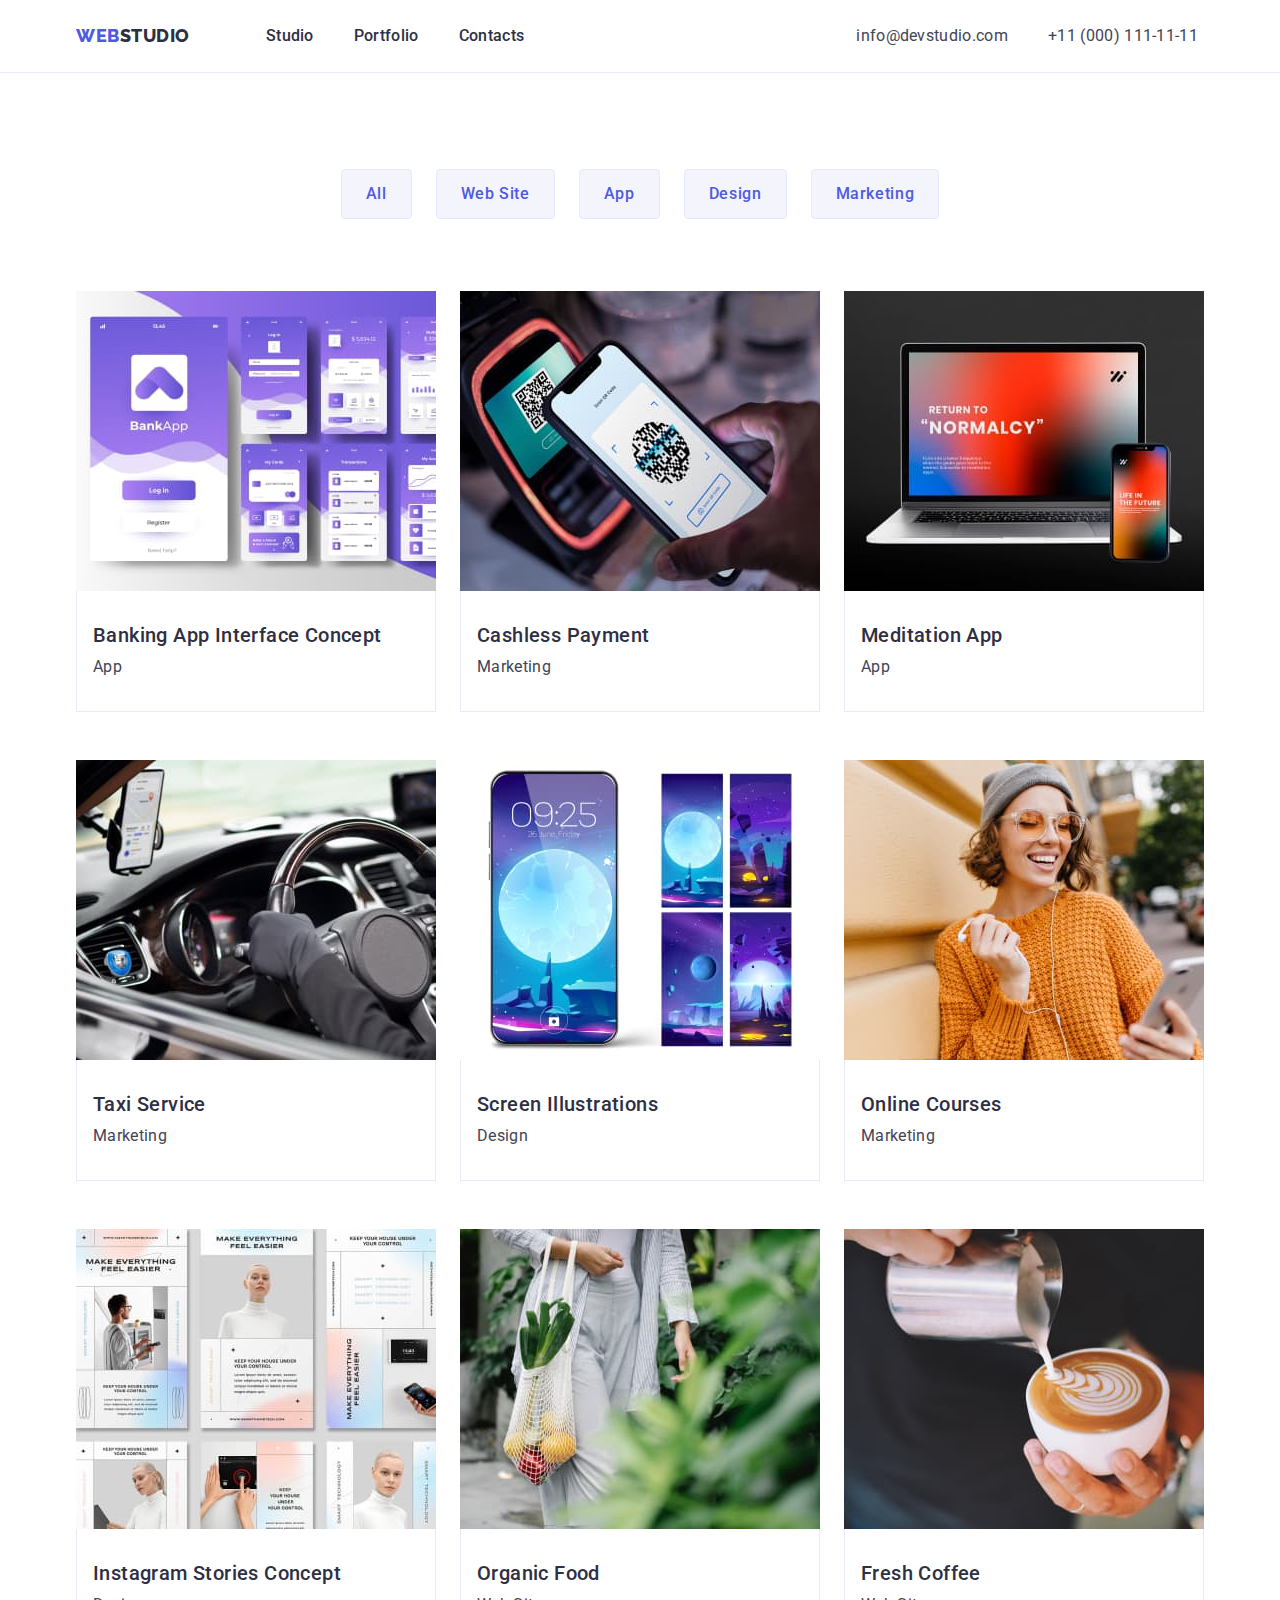
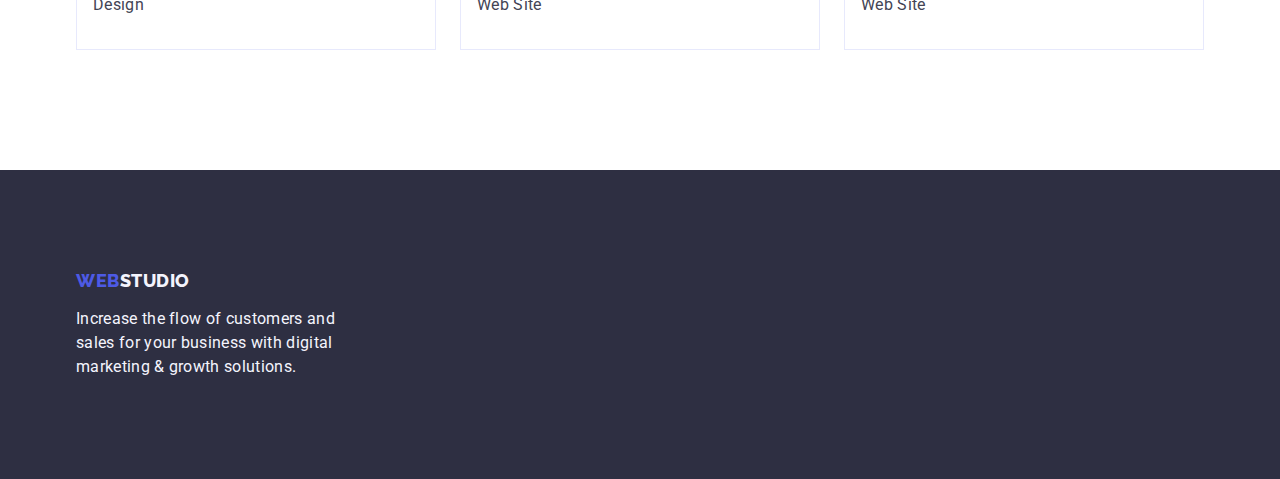
==== portfolio.html @ 9e394ce0 "Initial commit" ====
<!DOCTYPE html>
<html lang="en">
  <head>
    <meta charset="UTF-8" />
    <meta http-equiv="X-UA-Compatible" content="IE=edge" />
    <meta name="viewport" content="width=device-width, initial-scale=1.0" />
    <title>Portfolio</title>
    <!--Fonts-->
    <link rel="preconnect" href="https://fonts.googleapis.com" />
    <link rel="preconnect" href="https://fonts.gstatic.com" crossorigin />
    <link
      href="https://fonts.googleapis.com/css2?family=Raleway:wght@800&family=Roboto:wght@400;500;700;900&display=swap"
      rel="stylesheet"
    />
    <link
      rel="stylesheet"
      href="https://cdnjs.cloudflare.com/ajax/libs/modern-normalize/1.1.0/modern-normalize.min.css"
    />

    <link rel="stylesheet" href="./css/styles.css" />
  </head>
  <body>
    <!--Top Line-->
    <header class="header-nav">
      <!--Menu Nav-->
      <div class="menu-nav-div container">
        <nav class="menu-nav">
          <!--logo-->
          <a
            href="./index.html"
            class="logo-studio-dark logo-web link logo-web-pad"
          >
            Web<span class="logo-studio-dark">Studio</span></a
          >
          <ul class="list nav-size">
            <li class="nav-size-li">
              <a href="./index.html" class="link-nav link nav-size-li-a"
                >Studio</a
              >
            </li>
            <li class="nav-size-li">
              <a href="./portfolio.html" class="link-nav link nav-size-li-a"
                >Portfolio</a
              >
            </li>
            <li class="nav-size-li">
              <a href="" class="link-nav link nav-size-li-a">Contacts</a>
            </li>
          </ul>
        </nav>
        <address class="adress-st">
          <ul class="list adress-size">
            <li class="nav-size-li">
              <a href="mailto:info@devstudio.com" class="link-address-nav link"
                >info@devstudio.com</a
              >
            </li>
            <li class="nav-size-li">
              <a href="tel:+110001111111" class="link-address-nav link"
                >+11 (000) 111-11-11</a
              >
            </li>
          </ul>
        </address>
      </div>
    </header>
    <main>
      <!--Section Button-->
      <section class="section-button">
        <div class="container">
          <h1 class="note">Section img APP Marketing Design</h1>
          <ul class="list section-button-size">
            <li>
              <button type="button" class="filter-btn-all">All</button>
            </li>
            <li class="link">
              <button type="button" class="filter-btn-all">Web Site</button>
            </li>
            <li>
              <button type="button" class="filter-btn-all">App</button>
            </li>
            <li>
              <button type="button" class="filter-btn-all">Design</button>
            </li>
            <li>
              <button type="button" class="filter-btn-all">Marketing</button>
            </li>
          </ul>
          <!--Section img APP Marketing Design-->

          <ul class="list img-marketing-size">
            <li class="img-marketing-item">
              <a href="" class="link">
                <img
                  src="./images/imgba.jpg"
                  alt="Banking App Interface Concept"
                  width="360"
                  height="300"
                />
                <div class="marketing-sign">
                  <h2 class="note-medium note-medium-sign">
                    Banking App Interface Concept
                  </h2>
                  <p class="paragraff-portfolio">App</p>
                </div>
              </a>
            </li>
            <li class="img-marketing-item">
              <a href="" class="link">
                <img
                  src="./images/imgbb.jpg"
                  alt="Cashless Payment"
                  width="360"
                  height="300"
                />

                <div class="marketing-sign">
                  <h2 class="note-medium note-medium-sign">Cashless Payment</h2>
                  <p class="paragraff-portfolio">Marketing</p>
                </div>
              </a>
            </li>
            <li class="img-marketing-item">
              <a href="" class="link">
                <img
                  src="./images/imgbc.jpg"
                  alt="Meditation App"
                  width="360"
                  height="300"
                />
                <div class="marketing-sign">
                  <h2 class="note-medium note-medium-sign">Meditation App</h2>
                  <p class="paragraff-portfolio">App</p>
                </div>
              </a>
            </li>
            <li class="img-marketing-item">
              <a href="" class="link">
                <img
                  src="./images/taxi.jpg"
                  alt="Taxi Service"
                  width="360"
                  height="300"
                />
                <div class="marketing-sign">
                  <h2 class="note-medium note-medium-sign">Taxi Service</h2>
                  <p class="paragraff-portfolio">Marketing</p>
                </div>
              </a>
            </li>
            <li class="img-marketing-item">
              <a href="" class="link">
                <img
                  src="./images/scret.jpg"
                  alt="Screen Illustrations"
                  width="360"
                  height="300"
                />
                <div class="marketing-sign">
                  <h2 class="note-medium note-medium-sign">
                    Screen Illustrations
                  </h2>
                  <p class="paragraff-portfolio">Design</p>
                </div>
              </a>
            </li>
            <li class="img-marketing-item">
              <a href="" class="link">
                <img
                  src="./images/course.jpg"
                  alt="Online Courses"
                  width="360"
                  height="300"
                />
                <div class="marketing-sign">
                  <h2 class="note-medium note-medium-sign">Online Courses</h2>
                  <p class="paragraff-portfolio">Marketing</p>
                </div>
              </a>
            </li>
            <li class="img-marketing-item">
              <a href="" class="link">
                <img
                  src="./images/imgdda.jpg"
                  alt="Instagram Stories Concept"
                  width="360"
                  height="300"
                />
                <div class="marketing-sign">
                  <h2 class="note-medium note-medium-sign">
                    Instagram Stories Concept
                  </h2>
                  <p class="paragraff-portfolio">Design</p>
                </div>
              </a>
            </li>
            <li class="img-marketing-item">
              <a href="" class="link">
                <img
                  src="./images/imgddb.jpg"
                  alt="Organic Food"
                  width="360"
                  height="300"
                />
                <div class="marketing-sign">
                  <h2 class="note-medium note-medium-sign">Organic Food</h2>
                  <p class="paragraff-portfolio">Web Site</p>
                </div>
              </a>
            </li>
            <li class="img-marketing-item">
              <a href="" class="link">
                <img
                  src="./images/imgddc.jpg"
                  alt="Fresh Coffee"
                  width="360"
                  height="300"
                />
                <div class="marketing-sign">
                  <h2 class="note-medium note-medium-sign">Fresh Coffee</h2>
                  <p class="paragraff-portfolio">Web Site</p>
                </div>
              </a>
            </li>
          </ul>
        </div>
      </section>
    </main>
    <footer class="dark-bg">
      <div class="container">
        <!--Logo-->
        <a
          href="./index.html"
          class="logo-studio-dark link logo-web logo-div-footer"
          >Web<span class="logo-studio-white">Studio</span></a
        >
        <p class="note-small note-small-size">
          Increase the flow of customers and sales for your business with
          digital marketing & growth solutions.
        </p>
      </div>
    </footer>
  </body>
</html>
---- css/styles.css ----
/*Color*/
:root {

    --color-iris: #4d5ae5;
    --color-ocean: #404bbf;
    --color-navy-blue: #2e2f42;
    --color-green: #31d0aa;
    --color-slate: #434455;
    --color-light-slate: #8e8f99;
    --color-cornflower: #e7e9fc;
    --color-cloud: #f4f4fd;
    --color-navy-blue-modal: #2e2f42;
    --color-grey: #2e2f42;
    --color-white: #ffffff;
    --color-dairy: #fcfcfc;
    /*font*/
    --font-famaly-body: 'Roboto',
        sans-serif;
    /*size*/
    --size-padding-blok: 120px 0 120px 0;
    --indent: 24px;
    --feature-items: 4;
    --aredoing-items: 3;
    --ourtem-items: 4;
    --portfolio-items: 3;
}

body {
    font-family: var(--font-famaly-body);
    font-weight: Regular;
    font-size: 16px;
    line-height: 1.5;
    letter-spacing: 0.02em;
    color: var(--color-slate);
    background-color: var(--color-white)
}


.container {
    align-items: center;
    width: 1158px;
    margin: 0 auto;
    padding: 0 15px 0 15px;
}

img {
    display: block;
}



/*reset*/
.link {
    text-decoration: none;
    padding: 0px;
    margin: 0px;
}

.list {
    list-style: none;
    padding: 0px;
    margin: 0px;
}

.note {
    position: absolute;
    width: 1px;
    height: 1px;
    margin: -1px;
    border: 0;
    padding: 0;
    white-space: nowrap;
    clip-path: inset(100%);
    clip: rect(0 0 0 0);
    overflow: hidden;
}


h1,
h2,
h3,
p {
    margin: 0;
}


/*logo*/

/*word studio header*/
.logo-studio-dark {
    font-family: 'Raleway', sans-serif;
    font-weight: 800;
    font-size: 18px;
    line-height: 1.17;
    letter-spacing: 0.03em;
    text-transform: uppercase;
    color: var(--color-navy-blue);

}


.logo-studio-white {
    color: var(--color-cloud);
}

.logo-web-pad {
    margin-right: 76px;
}

.logo-studio-dark:hover,
.logo-studio-dark:focus {
    color: var(--color-ocean);
    border-radius: 2px;
}


.logo-studio-white:hover,
.logo-studio-white:focus {
    color: var(--color-ocean);
    border-radius: 2px;
}


/*word web*/

.logo-web {
    color: var(--color-iris);
}



/*Header*/
.header-nav {
    border-bottom: 1px solid var(--color-cornflower);
}

/*navigation*/
.menu-nav-div {
    display: flex;
    align-items: center;
    gap: 332px;
}

.menu-nav {
    display: flex;
    align-items: center;
}

.nav-size {
    display: flex;
    gap: 40px;
}

.nav-size-li-a {
    padding: 24px 0;
}

.link-nav {
    display: block;
    font-weight: 500;
    letter-spacing: 0.02em;

    color: var(--color-navy-blue);
}

.link-nav:hover,
.link-nav:focus {
    color: var(--color-ocean);
    border-radius: 2px;
    cursor: pointer;
}


/*addres*/
.adress-st {
    font-style: normal;

}

.adress-size {
    display: flex;
    gap: 40px;
}



.link-address-nav,
.link-address {

    color: var(--color-slate);
}

.link-address-nav:hover,
.link-address-nav:focus {
    color: var(--color-ocean);
}


/*main*/
/*Hero image*/

.my-inscription {
    font-size: 56px;
    line-height: 1.07;
    letter-spacing: 0.02em;
    text-align: center;
    color: var(--color-white);
    max-width: 496px;
    margin: 0 auto 48px;

}

.hero-dark-bg {
    background: var(--color-navy-blue);
    padding: 188px 0 188px 0;

}


.hero-button {
    font-family: var(--font-famaly-body);
    background: var(--color-iris);
    border-radius: 4px;
    line-height: 1.5;
    font-weight: 500;
    font-size: 16px;
    letter-spacing: 0.04em;
    color: var(--color-white);
    display: block;
    min-width: 169px;
    height: 56px;
    border: none;
    margin: 0 auto;
    cursor: pointer
}


.hero-button:hover,
.hero-button:focus {
    background: var(--color-ocean);
}



/*Feature*/
.feature {
    padding: var(--size-padding-blok);
}

.feature-size,
.are-we-doing-size,
.our-team-size {
    display: flex;
    flex: wrap;
    gap: var(--indent);
}

.feature-size-item {
    width: calc((100% - var(--indent)*(var(--feature-items) - 1))/var(--feature-items));
}

.are-we-doing-item {
    width: calc((100% - var(--indent)*(var(--aredoing-items) - 1))/var(--aredoing-items));
}

.our-team-item {
    border-radius: 0px 0px 4px 4px;
    width: calc((100% - var(--indent)*(var(--ourtem-items) - 1))/var(--ourtem-items));
}



.note-medium {
    font-weight: 500;
    font-size: 20px;
    line-height: 1.2;
    letter-spacing: 0.02em;
    color: var(--color-navy-blue);
}

.note-medium-feature,
.note-medium-team {
    margin-bottom: 8px;
}

.note-medium-team {
    text-align: center
}

.note-big {
    font-size: 36px;
    line-height: 1.11;
    letter-spacing: 0.02em;
    text-align: center;
    text-transform: capitalize;
    color: var(--color-navy-blue);
}

.paragraff {
    text-align: center;
}

.are-we-doing {
    padding-bottom: 120px;
}

.note-big-are-we-doing {

    margin-bottom: 72px;
    padding-left: auto;
    padding-right: auto;
}


.our-team {
    background-color: var(--color-cloud);
    padding: var(--size-padding-blok);


}

.our-team-background {
    background-color: var(--color-white);
}

.note-big-team {
    margin-bottom: 72px;

}

.name-team {
    padding: 32px 16px;
    border-radius: 0px 0px 4px 4px;
}

/*footer*/
.note-small {
    color: var(--color-cloud);
}

.dark-bg {
    background: var(--color-navy-blue);
    padding: 100px 0 100px 0;
}

.note-small-size {
    max-width: 264px;
}

.logo-div-footer {
    display: inline-block;
    margin-bottom: 16px;
}

/*portfolio*/
.section-button {
    padding: 96px 0px 120px;
}

.section-button-size {
    display: flex;
    justify-content: center;
    gap: var(--indent);
    margin-bottom: 72px;
}


.filter-btn-all {
    font-family: var(--font-famaly-body);
    background-color: var(--color-cloud);
    border-radius: 4px;
    font-weight: 500;
    font-size: 16px;
    line-height: 1.5;
    display: flex;
    align-items: center;
    text-align: center;
    letter-spacing: 0.04em;
    color: var(--color-iris);
    border: 1px solid var(--color-cornflower);
    padding: 12px 24px;

}

.filter-btn-all:hover,
.filter-btn-all:focus {
    background: var(--color-ocean);
    color: var(--color-white);
    cursor: pointer;
    border: 1px solid transparent;
}

.img-marketing-size {
    display: flex;
    flex-wrap: wrap;
    column-gap: var(--indent);
    row-gap: 48px;
}

.img-marketing-item {
    width: calc((100% - var(--indent)*(var(--portfolio-items) - 1))/var(--portfolio-items));
}

.marketing-sign {
    padding: 32px 16px;
    max-width: 360px;
    border: 1px solid var(--color-cornflower);
    border-top: none;
}

.note-medium-sign {
    margin-bottom: 8px;
}

.paragraff-portfolio {
    color: var(--color-slate);

}
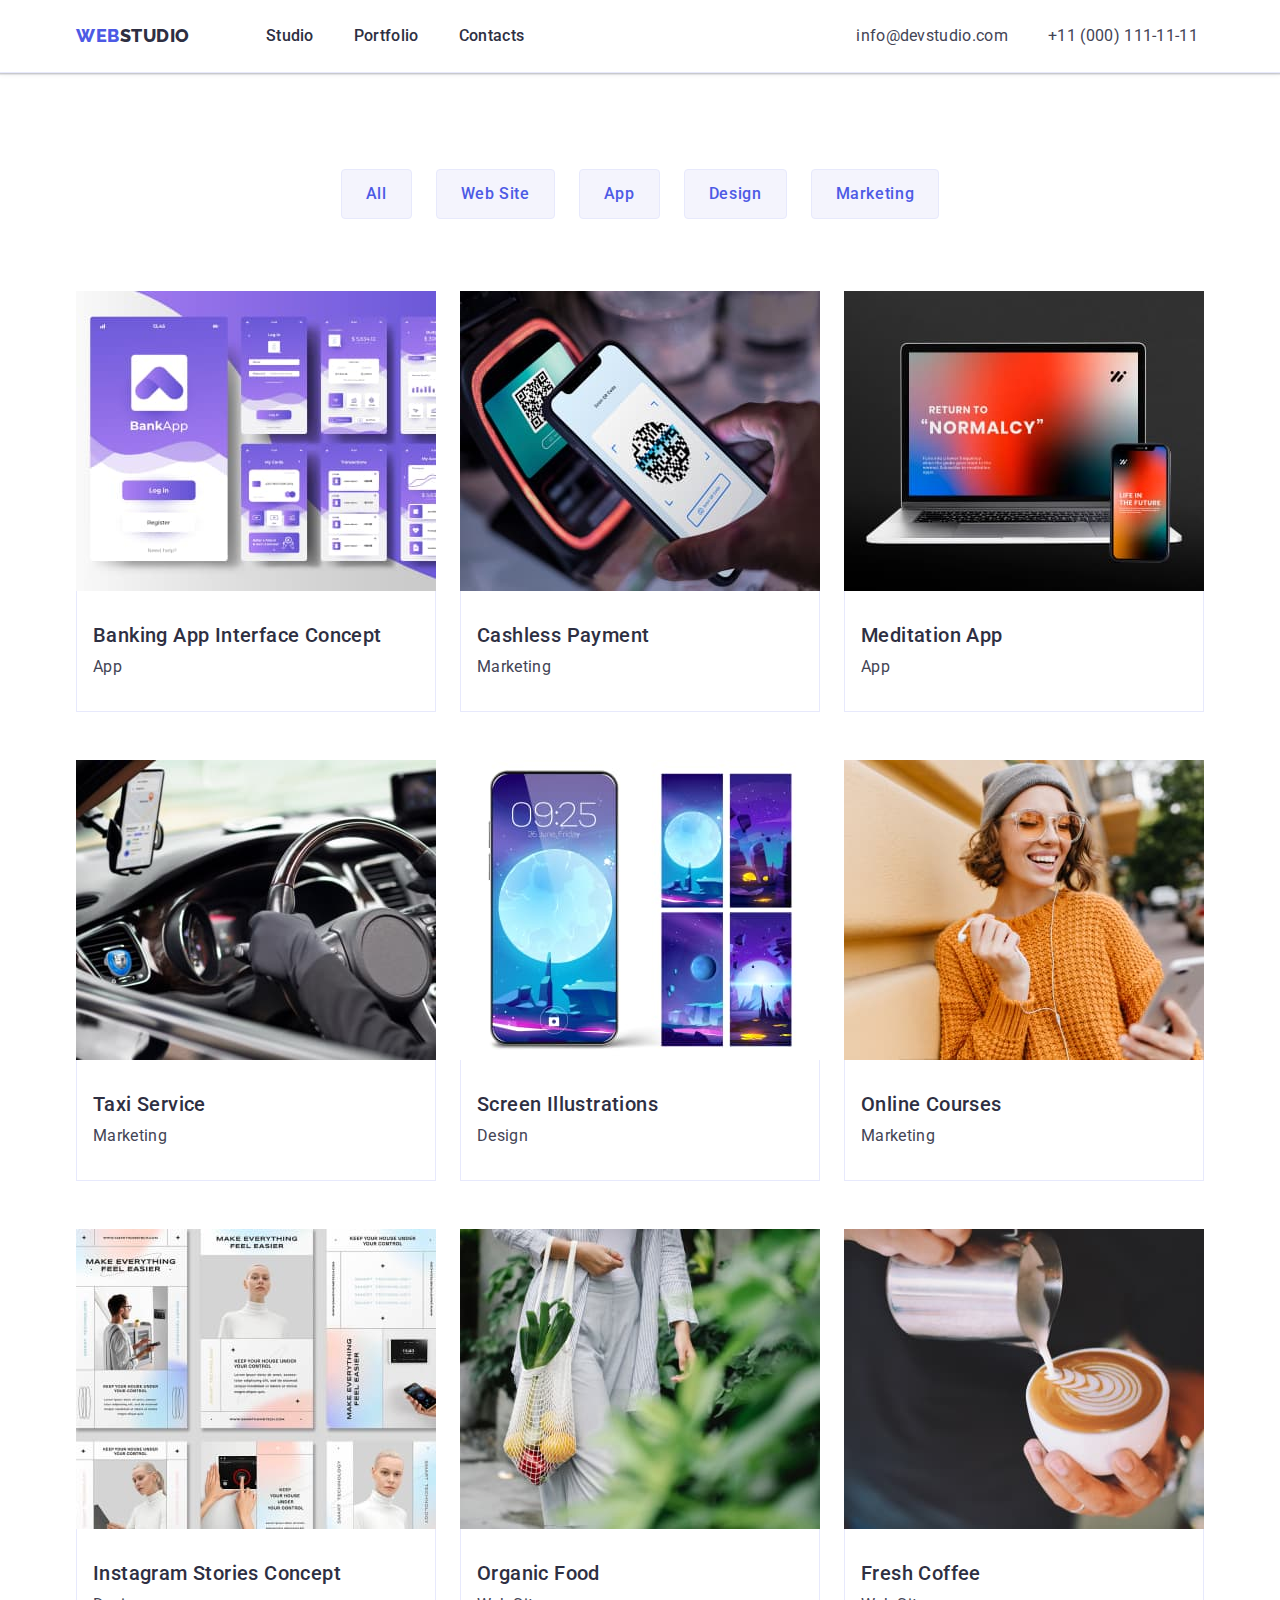
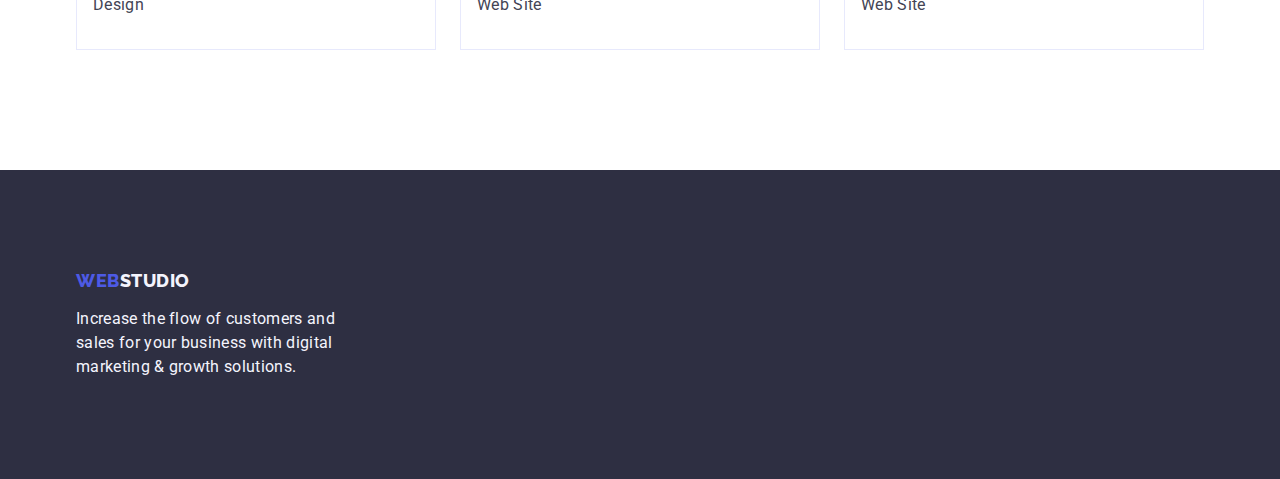
==== commit f78410fd: "version8" ====
--- a/portfolio.html
+++ b/portfolio.html
@@ -73,7 +73,7 @@
             <li>
               <button type="button" class="filter-btn-all">All</button>
             </li>
-            <li class="link">
+            <li>
               <button type="button" class="filter-btn-all">Web Site</button>
             </li>
             <li>
@@ -90,7 +90,7 @@
 
           <ul class="list img-marketing-size">
             <li class="img-marketing-item">
-              <a href="" class="link">
+              <a href="" class="link link-marketing">
                 <img
                   src="./images/imgba.jpg"
                   alt="Banking App Interface Concept"
@@ -106,7 +106,7 @@
               </a>
             </li>
             <li class="img-marketing-item">
-              <a href="" class="link">
+              <a href="" class="link link-marketing">
                 <img
                   src="./images/imgbb.jpg"
                   alt="Cashless Payment"
@@ -121,7 +121,7 @@
               </a>
             </li>
             <li class="img-marketing-item">
-              <a href="" class="link">
+              <a href="" class="link link-marketing">
                 <img
                   src="./images/imgbc.jpg"
                   alt="Meditation App"
@@ -135,7 +135,7 @@
               </a>
             </li>
             <li class="img-marketing-item">
-              <a href="" class="link">
+              <a href="" class="link link-marketing">
                 <img
                   src="./images/taxi.jpg"
                   alt="Taxi Service"
@@ -149,7 +149,7 @@
               </a>
             </li>
             <li class="img-marketing-item">
-              <a href="" class="link">
+              <a href="" class="link  link-marketing">
                 <img
                   src="./images/scret.jpg"
                   alt="Screen Illustrations"
@@ -165,7 +165,7 @@
               </a>
             </li>
             <li class="img-marketing-item">
-              <a href="" class="link">
+              <a href="" class="link link-marketing">
                 <img
                   src="./images/course.jpg"
                   alt="Online Courses"
@@ -179,7 +179,7 @@
               </a>
             </li>
             <li class="img-marketing-item">
-              <a href="" class="link">
+              <a href="" class="link link-marketing">
                 <img
                   src="./images/imgdda.jpg"
                   alt="Instagram Stories Concept"
@@ -195,7 +195,7 @@
               </a>
             </li>
             <li class="img-marketing-item">
-              <a href="" class="link">
+              <a href="" class="link link-marketing">
                 <img
                   src="./images/imgddb.jpg"
                   alt="Organic Food"
@@ -209,7 +209,7 @@
               </a>
             </li>
             <li class="img-marketing-item">
-              <a href="" class="link">
+              <a href="" class="link link-marketing">
                 <img
                   src="./images/imgddc.jpg"
                   alt="Fresh Coffee"
--- a/css/styles.css
+++ b/css/styles.css
@@ -23,6 +23,7 @@
     --aredoing-items: 3;
     --ourtem-items: 4;
     --portfolio-items: 3;
+    --customers-item: 6;
 }
 
 body {
@@ -132,6 +133,7 @@
 /*Header*/
 .header-nav {
     border-bottom: 1px solid var(--color-cornflower);
+    box-shadow: 0px 2px 1px rgba(46, 47, 66, 0.08), 0px 1px 1px rgba(46, 47, 66, 0.16), 0px 1px 6px rgba(46, 47, 66, 0.08)
 }
 
 /*navigation*/
@@ -211,10 +213,18 @@
 }
 
 .hero-dark-bg {
-    background: var(--color-navy-blue);
+
     padding: 188px 0 188px 0;
-
-}
+    border: 1px solid #000000;
+    background-image: linear-gradient(rgba(46, 47, 66, 0.7), rgba(46, 47, 66, 0.7)), url(../images/peopleoffice.jpg);
+    max-width: 1440px;
+    background-repeat: no-repeat;
+    background-position: center;
+    background-size: cover;
+
+
+}
+
 
 
 .hero-button {
@@ -240,6 +250,10 @@
     background: var(--color-ocean);
 }
 
+.customers {
+    padding: var(--size-padding-blok);
+}
+
 
 
 /*Feature*/
@@ -247,14 +261,57 @@
     padding: var(--size-padding-blok);
 }
 
+.feature-icons {
+    display: flex;
+    align-items: center;
+    justify-content: center;
+    height: 112px;
+    background-color: var(--color-cloud);
+    border-radius: 4px;
+    margin-bottom: 8px;
+
+}
+
 .feature-size,
 .are-we-doing-size,
-.our-team-size {
+.our-team-size,
+.icons-size,
+.customer-size {
     display: flex;
     flex: wrap;
     gap: var(--indent);
 }
 
+.customer-size,
+.icons-size {
+    justify-content: center;
+}
+
+.link-icons {
+    width: 100%;
+    height: 100%;
+    background-color: var(--color-iris);
+    border-radius: 50%;
+    display: flex;
+    justify-content: center;
+    align-items: center;
+}
+
+.icons-pictire {
+    fill: var(--color-cloud);
+}
+
+.customer-picture {
+    fill: currentColor;
+}
+
+
+.link-icons:hover,
+.link-icons:focus {
+    background-color: var(--color-ocean);
+}
+
+
 .feature-size-item {
     width: calc((100% - var(--indent)*(var(--feature-items) - 1))/var(--feature-items));
 }
@@ -265,9 +322,21 @@
 
 .our-team-item {
     border-radius: 0px 0px 4px 4px;
+    box-shadow: 0px 1px 6px rgba(46, 47, 66, 0.08),
+        0px 1px 1px rgba(46, 47, 66, 0.16),
+        0px 2px 1px rgba(46, 47, 66, 0.08);
     width: calc((100% - var(--indent)*(var(--ourtem-items) - 1))/var(--ourtem-items));
 }
 
+.customer-item {
+    width: calc((100% - var(--indent)*(var(--customers-item) - 1))/var(--customers-item));
+    height: 88px;
+}
+
+.icons-item {
+    width: 40px;
+    height: 40px;
+}
 
 
 .note-medium {
@@ -294,6 +363,29 @@
     text-align: center;
     text-transform: capitalize;
     color: var(--color-navy-blue);
+
+}
+
+.note-big-customers {
+    line-height: 1.1;
+    margin-bottom: 72px;
+}
+
+.link-customers {
+    width: 100%;
+    height: 100%;
+    border: 1px solid var(--color-light-slate);
+    border-radius: 4px;
+    display: flex;
+    justify-content: center;
+    align-items: center;
+    color: var(--color-light-slate);
+}
+
+.link-customers:hover,
+.link-customers:focus {
+    border: var(--color-ocean);
+    color: var(--color-ocean);
 }
 
 .paragraff {
@@ -329,9 +421,12 @@
 }
 
 .name-team {
-    padding: 32px 16px;
-    border-radius: 0px 0px 4px 4px;
-}
+    padding: 32px 0;
+
+}
+
+
+
 
 /*footer*/
 .note-small {
@@ -347,10 +442,26 @@
     max-width: 264px;
 }
 
+.note-smal-foter {
+    font-weight: 500;
+    font-size: 16px;
+    line-height: 1.5;
+    letter-spacing: 0.02em;
+    color: var(--color-white);
+    margin-bottom: 16px;
+}
+
 .logo-div-footer {
     display: inline-block;
     margin-bottom: 16px;
 }
+
+.foter-size{
+    display: flex;
+    gap: 120px;
+    align-items: flex-start
+}
+
 
 /*portfolio*/
 .section-button {
@@ -379,6 +490,7 @@
     color: var(--color-iris);
     border: 1px solid var(--color-cornflower);
     padding: 12px 24px;
+    
 
 }
 
@@ -388,6 +500,7 @@
     color: var(--color-white);
     cursor: pointer;
     border: 1px solid transparent;
+    box-shadow:0px 3px 1px rgba(0, 0, 0, 0.1), 0px 2px 1px rgba(0, 0, 0, 0.08), 0px 2px 2px rgba(0, 0, 0, 0.12);
 }
 
 .img-marketing-size {
@@ -415,4 +528,7 @@
 .paragraff-portfolio {
     color: var(--color-slate);
 
-}+}
+.link-marketing:hover,
+.link-marketing:focus {
+    box-shadow:0px 1px 6px rgba(46, 47, 66, 0.08), 0px 1px 1px rgba(46, 47, 66, 0.16), 0px 2px 1px rgba(46, 47, 66, 0.08);}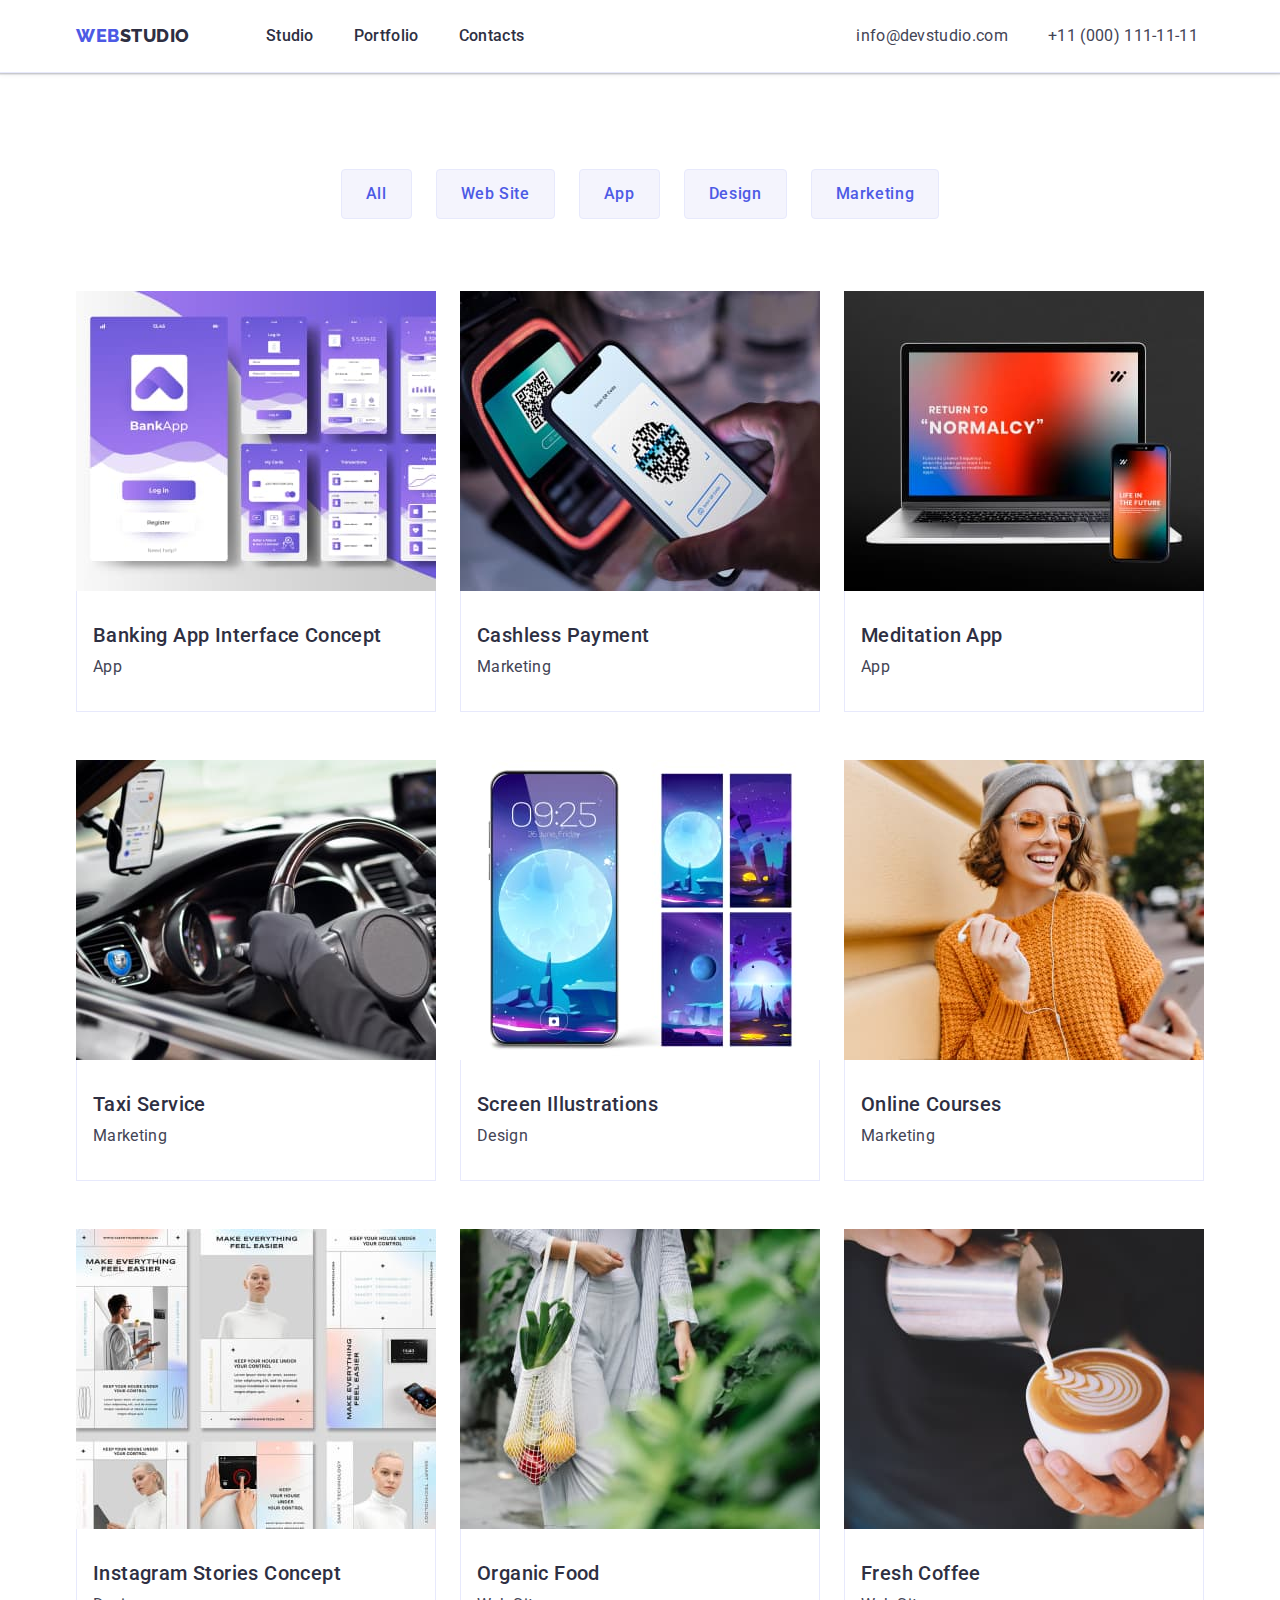
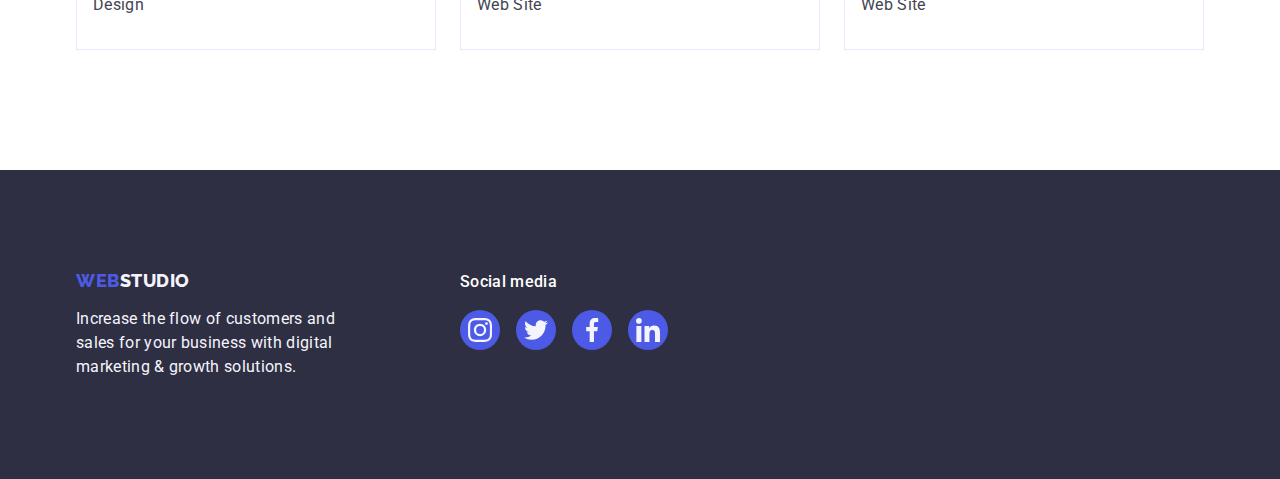
==== commit 415c3f64: "version11" ====
--- a/portfolio.html
+++ b/portfolio.html
@@ -227,17 +227,72 @@
       </section>
     </main>
     <footer class="dark-bg">
-      <div class="container">
+      <div class="container footer-size">
         <!--Logo-->
-        <a
-          href="./index.html"
-          class="logo-studio-dark link logo-web logo-div-footer"
-          >Web<span class="logo-studio-white">Studio</span></a
-        >
-        <p class="note-small note-small-size">
-          Increase the flow of customers and sales for your business with
-          digital marketing & growth solutions.
-        </p>
+        <div class="footer-item-size footer-item">
+          <a
+            href="./index.html"
+            class="logo-studio-dark link logo-web logo-div-footer"
+            >Web<span class="logo-studio-white">Studio</span></a
+          >
+          <p class="note-small note-small-size">
+            Increase the flow of customers and sales for your business with
+            digital marketing & growth solutions.
+          </p>
+        </div>
+        <div class="footer-item">
+          <p class="note-small note-smal-footer">Social media</p>
+          <ul class="list icons-size icons-size-footer">
+            <li class="icons-item">
+              <a
+                class="link link-icons link-icons-footer"
+                href="https://Instagram.com"
+                target="_blank"
+                rel="noopener noreferrer"
+              >
+                <svg class="icons-pictire" width="24" height="24">
+                  <use href="./images/icons.svg#iconinstagram"></use>
+                </svg>
+              </a>
+            </li>
+            <li class="icons-item">
+              <a
+                class="link link-icons link-icons-footer"
+                href="https://twitter.com"
+                target="_blank"
+                rel="noopener noreferrer"
+              >
+                <svg class="icons-pictire" width="24" height="24">
+                  <use href="./images/icons.svg#icontwitter"></use>
+                </svg>
+              </a>
+            </li>
+            <li class="icons-item">
+              <a
+                class="link link-icons link-icons-footer"
+                href="https://facebook.com"
+                target="_blank"
+                rel="noopener noreferrer"
+              >
+                <svg class="icons-pictire" width="24" height="24">
+                  <use href="./images/icons.svg#iconfacebook"></use>
+                </svg>
+              </a>
+            </li>
+            <li class="icons-item">
+              <a
+                class="link link-icons link-icons-footer"
+                href="https://linkedin"
+                target="_blank"
+                rel="noopener noreferrer"
+              >
+                <svg class="icons-pictire" width="24" height="24">
+                  <use href="./images/icons.svg#iconlinkedin"></use>
+                </svg>
+              </a>
+            </li>
+          </ul>
+        </div>
       </div>
     </footer>
   </body>
--- a/css/styles.css
+++ b/css/styles.css
@@ -215,12 +215,14 @@
 .hero-dark-bg {
 
     padding: 188px 0 188px 0;
-    border: 1px solid #000000;
     background-image: linear-gradient(rgba(46, 47, 66, 0.7), rgba(46, 47, 66, 0.7)), url(../images/peopleoffice.jpg);
+    background-color: var(--color-navy-blue);
     max-width: 1440px;
     background-repeat: no-repeat;
     background-position: center;
     background-size: cover;
+    margin-left: auto;
+    margin-right: auto;
 
 
 }
@@ -384,12 +386,13 @@
 
 .link-customers:hover,
 .link-customers:focus {
-    border: var(--color-ocean);
+    border: 1px solid var(--color-ocean);
     color: var(--color-ocean);
 }
 
 .paragraff {
     text-align: center;
+    margin-bottom: 8px;
 }
 
 .are-we-doing {
@@ -442,7 +445,7 @@
     max-width: 264px;
 }
 
-.note-smal-foter {
+.note-smal-footer {
     font-weight: 500;
     font-size: 16px;
     line-height: 1.5;
@@ -456,12 +459,19 @@
     margin-bottom: 16px;
 }
 
-.foter-size{
-    display: flex;
-    gap: 120px;
-    align-items: flex-start
-}
-
+.footer-size{
+    display: flex;
+     align-items: baseline;
+}
+.footer-item-size
+{
+    margin-right: 120px;}
+
+.icons-size-footer{
+    gap: 16px;}
+
+    .link-icons-footer:hover,
+    .link-icons-footer:focus {background-color: var(--color-green);}
 
 /*portfolio*/
 .section-button {
@@ -529,6 +539,8 @@
     color: var(--color-slate);
 
 }
+.link-marketing {display: block;}
+
 .link-marketing:hover,
 .link-marketing:focus {
     box-shadow:0px 1px 6px rgba(46, 47, 66, 0.08), 0px 1px 1px rgba(46, 47, 66, 0.16), 0px 2px 1px rgba(46, 47, 66, 0.08);}